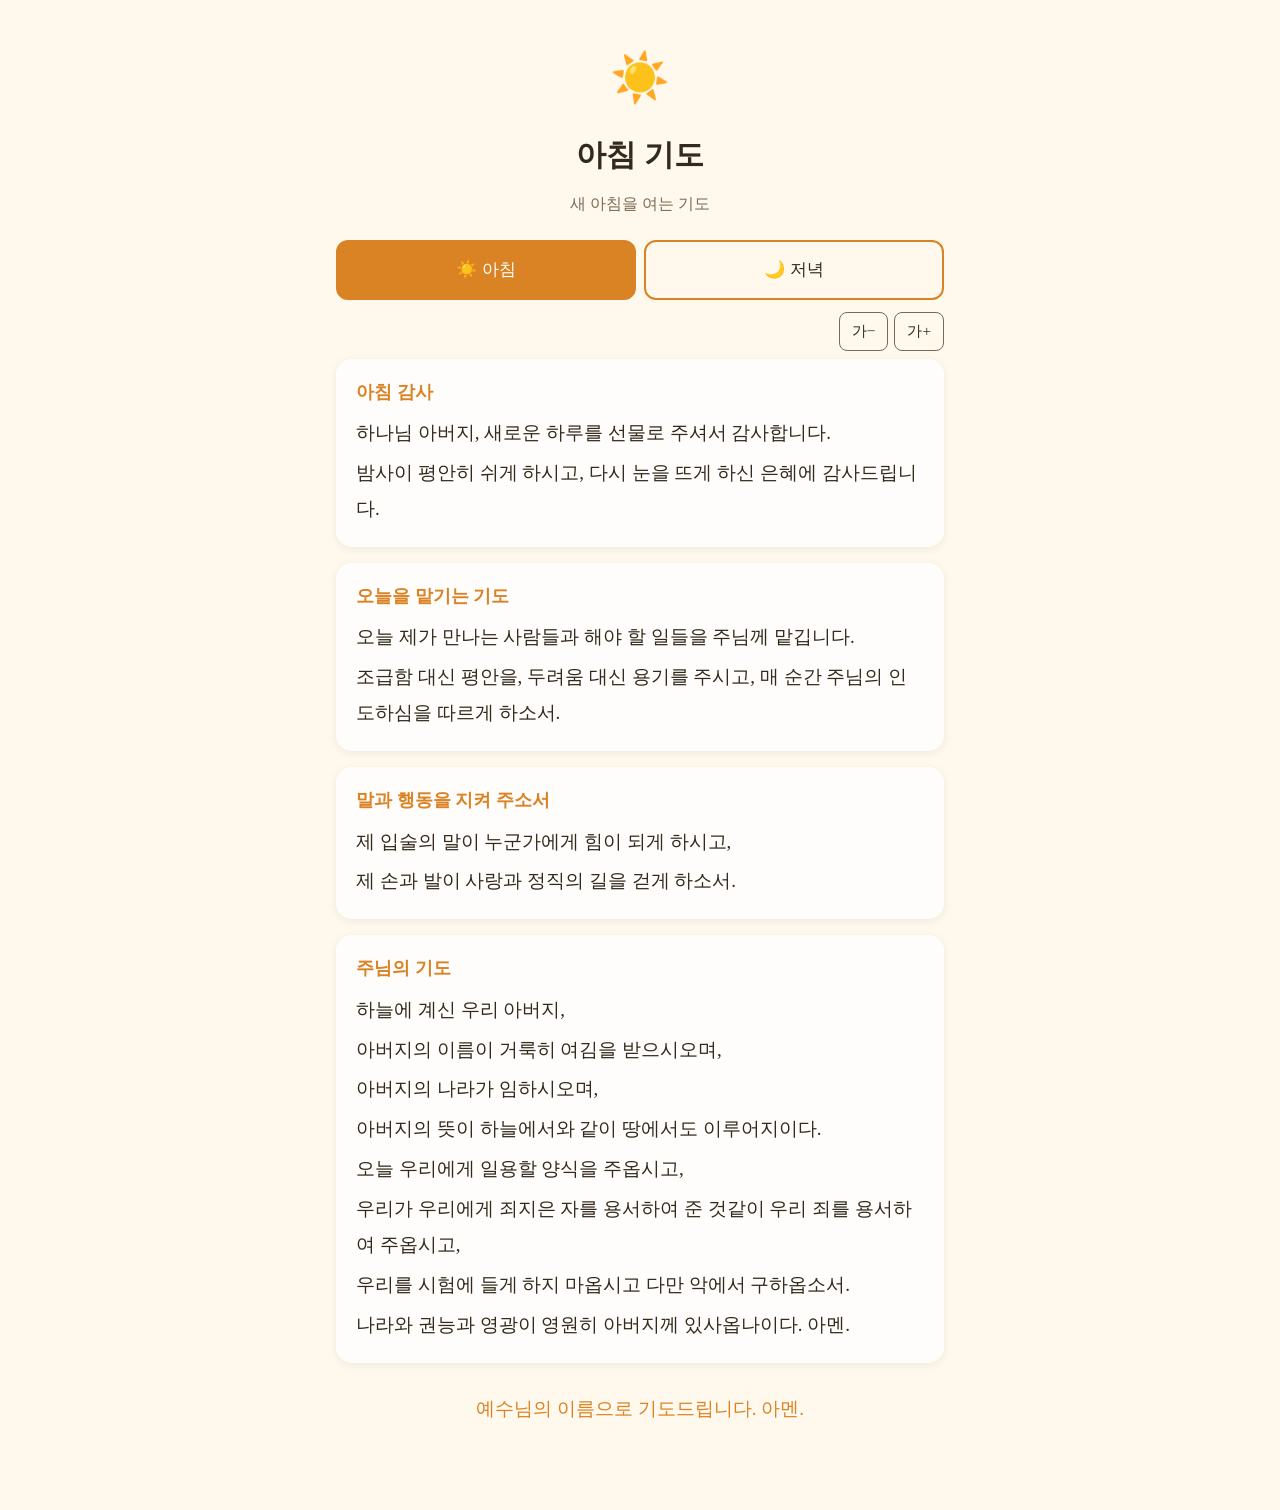
==== index.html @ 112deac4 "Add morning/evening prayer site Co-Authored-By: Claude Sonnet 5.5 <noreply@anthropic.com> Claude-Ses" ====
<!doctype html>
<html lang="ko">
<head>
  <meta charset="utf-8">
  <meta name="viewport" content="width=device-width, initial-scale=1">
  <meta name="theme-color" content="#2b3a55">
  <title>아침·저녁 기도문</title>
  <link rel="stylesheet" href="style.css">
</head>
<body class="morning">
  <main>
    <header>
      <div class="icon" id="icon" aria-hidden="true">☀️</div>
      <h1 id="title">아침 기도</h1>
      <p id="greeting" class="sub"></p>
    </header>

    <nav class="tabs" role="tablist" aria-label="기도 선택">
      <button role="tab" data-mode="morning" id="tab-morning">☀️ 아침</button>
      <button role="tab" data-mode="evening" id="tab-evening">🌙 저녁</button>
    </nav>

    <div class="tools">
      <button id="smaller" aria-label="글자 작게">가−</button>
      <button id="larger" aria-label="글자 크게">가+</button>
    </div>

    <article id="prayer" aria-live="polite"></article>
    <p id="closing" class="closing"></p>
  </main>
  <script src="prayers.js"></script>
  <script src="script.js"></script>
</body>
</html>
---- style.css ----
:root{--bg:#fff8ec;--fg:#33291c;--card:#ffffffcc;--accent:#d98324;--muted:#7a6a55;--fs:19px}
body.evening{--bg:#1c2438;--fg:#e8ecf5;--card:#27314bcc;--accent:#9fb4ff;--muted:#a3adc7}
*{box-sizing:border-box}
body{margin:0;background:var(--bg);color:var(--fg);transition:background .4s,color .4s;
  font-family:"Noto Serif KR","Nanum Myeongjo","Apple SD Gothic Neo","Malgun Gothic",serif;font-size:var(--fs);line-height:1.9}
main{max-width:640px;margin:0 auto;padding:32px 16px 64px}
header{text-align:center;margin-bottom:16px}
.icon{font-size:48px}
h1{margin:4px 0;font-size:1.6em}
.sub{margin:0;color:var(--muted);font-size:.85em}
.tabs{display:flex;gap:8px;margin:20px 0 12px}
.tabs button{flex:1;padding:12px;border:2px solid var(--accent);background:transparent;color:var(--fg);
  border-radius:12px;font:inherit;font-size:.9em;cursor:pointer}
.tabs button[aria-selected="true"]{background:var(--accent);color:#fff}
body.evening .tabs button[aria-selected="true"]{color:#1c2438}
.tools{display:flex;justify-content:flex-end;gap:6px;margin-bottom:8px}
.tools button{border:1px solid var(--muted);background:transparent;color:var(--fg);border-radius:8px;padding:4px 12px;font:inherit;font-size:.8em;cursor:pointer}
section{background:var(--card);border-radius:16px;padding:16px 20px;margin-bottom:16px;box-shadow:0 2px 10px #0001}
section h2{margin:0 0 6px;font-size:.95em;color:var(--accent)}
section p{margin:.2em 0}
.closing{text-align:center;color:var(--accent);margin-top:28px}
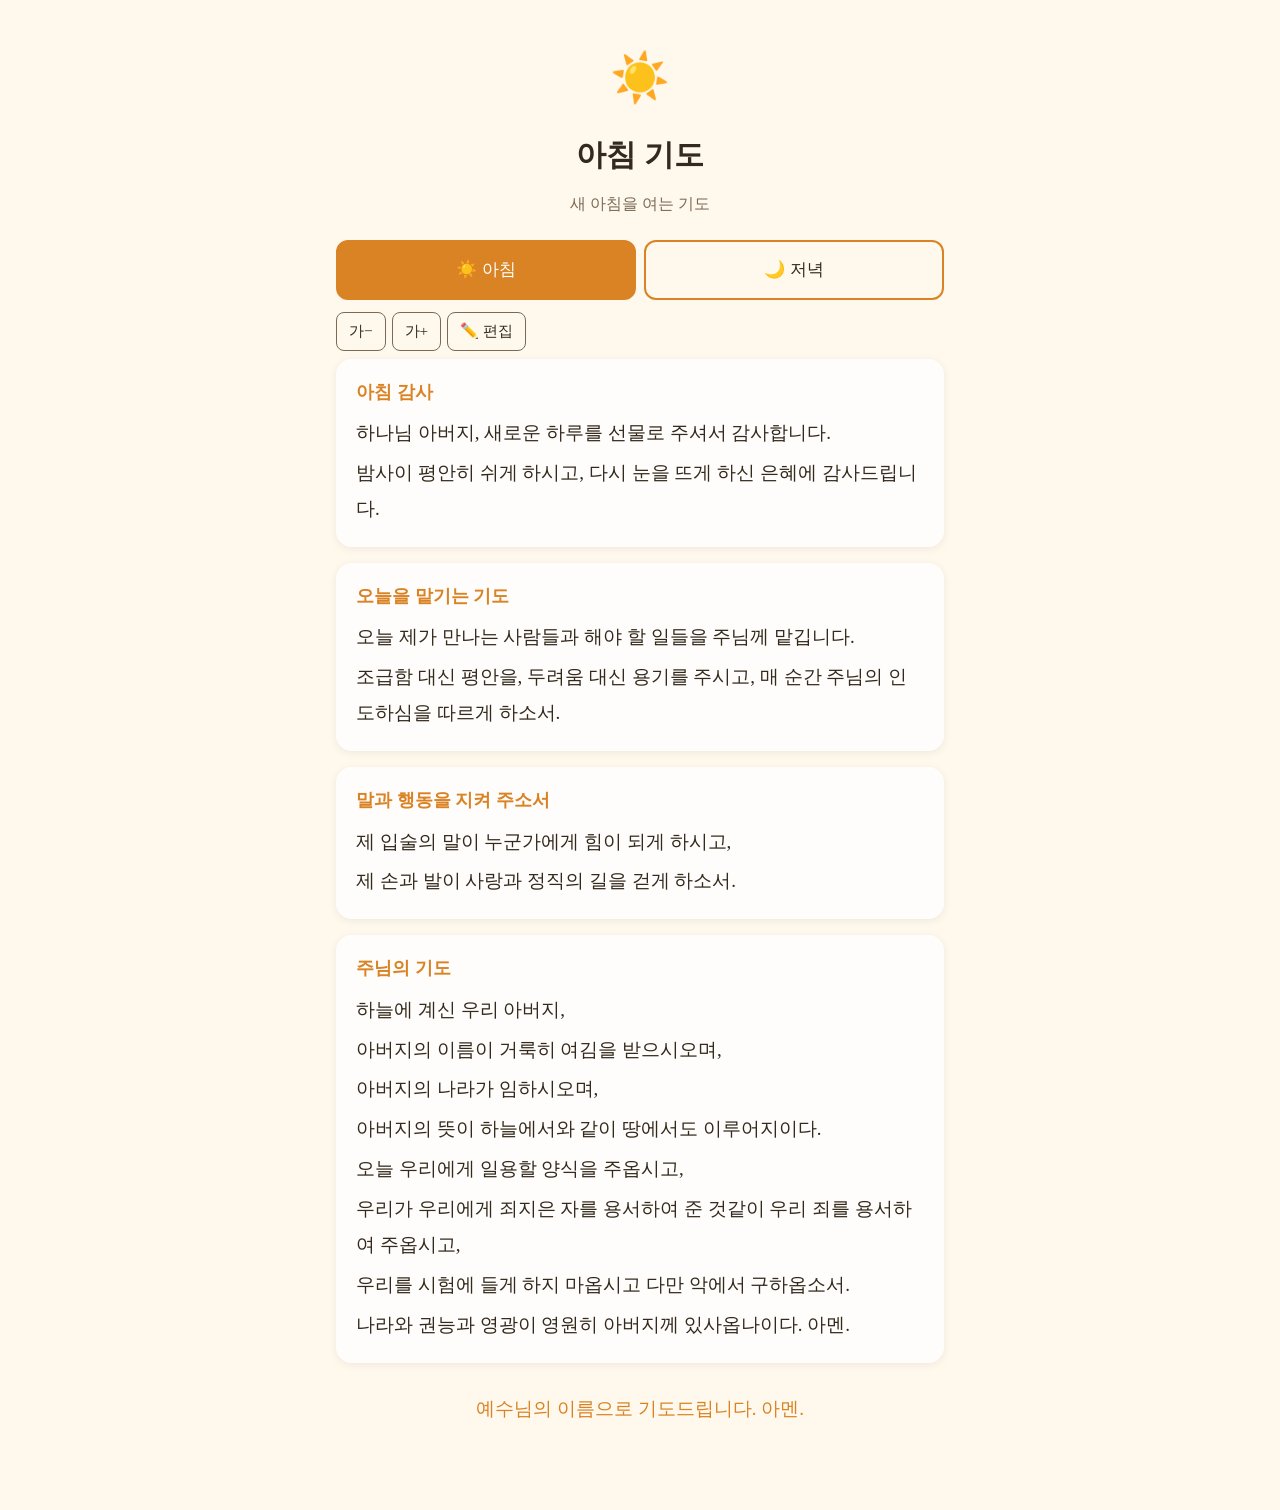
==== commit 0738b5ed: "Add in-page prayer editor saved in localStorage Co-Authored-By: Claude Sonnet 5.5 <noreply@anthropic" ====
--- a/index.html
+++ b/index.html
@@ -5,6 +5,11 @@
   <meta name="viewport" content="width=device-width, initial-scale=1">
   <meta name="theme-color" content="#2b3a55">
   <title>아침·저녁 기도문</title>
+  <link rel="manifest" href="manifest.webmanifest">
+  <link rel="apple-touch-icon" href="icons/icon-180.png">
+  <meta name="apple-mobile-web-app-capable" content="yes">
+  <meta name="mobile-web-app-capable" content="yes">
+  <meta name="apple-mobile-web-app-title" content="기도문">
   <link rel="stylesheet" href="style.css">
 </head>
 <body class="morning">
@@ -23,7 +28,22 @@
     <div class="tools">
       <button id="smaller" aria-label="글자 작게">가−</button>
       <button id="larger" aria-label="글자 크게">가+</button>
+      <button id="edit" aria-label="기도문 편집">✏️ 편집</button>
     </div>
+
+    <form id="editor" hidden>
+      <p class="hint">제목 한 줄, 그 아래 기도 내용을 적고, 빈 줄로 단락을 나눠요. (아래 입력칸을 고쳐 쓰면 됩니다)</p>
+      <label for="ed-body" id="ed-label">기도문</label>
+      <textarea id="ed-body" rows="16"></textarea>
+      <label for="ed-closing">마무리 문장</label>
+      <input id="ed-closing" type="text">
+      <div class="row">
+        <button type="submit" class="primary">저장</button>
+        <button type="button" id="ed-cancel">취소</button>
+        <button type="button" id="ed-reset">처음 기도문으로</button>
+      </div>
+      <p class="hint">이 기기의 브라우저에만 저장돼요.</p>
+    </form>
 
     <article id="prayer" aria-live="polite"></article>
     <p id="closing" class="closing"></p>
--- a/style.css
+++ b/style.css
@@ -19,3 +19,14 @@
 section h2{margin:0 0 6px;font-size:.95em;color:var(--accent)}
 section p{margin:.2em 0}
 .closing{text-align:center;color:var(--accent);margin-top:28px}
+
+#editor{background:var(--card);border-radius:16px;padding:16px 20px;margin-bottom:16px;font-size:.85em}
+#editor[hidden]{display:none}
+#editor label{display:block;margin:10px 0 4px;color:var(--accent)}
+#editor textarea,#editor input{width:100%;font:inherit;font-size:1em;line-height:1.7;padding:10px;border-radius:10px;border:1px solid var(--muted);background:transparent;color:var(--fg)}
+#editor .row{display:flex;flex-wrap:wrap;gap:8px;margin-top:12px}
+#editor .row button{font:inherit;padding:8px 14px;border-radius:10px;border:1px solid var(--muted);background:transparent;color:var(--fg);cursor:pointer}
+#editor .row .primary{background:var(--accent);border-color:var(--accent);color:#fff}
+body.evening #editor .row .primary{color:#1c2438}
+.hint{color:var(--muted);margin:4px 0;font-size:.85em}
+.tools #edit{margin-right:auto}
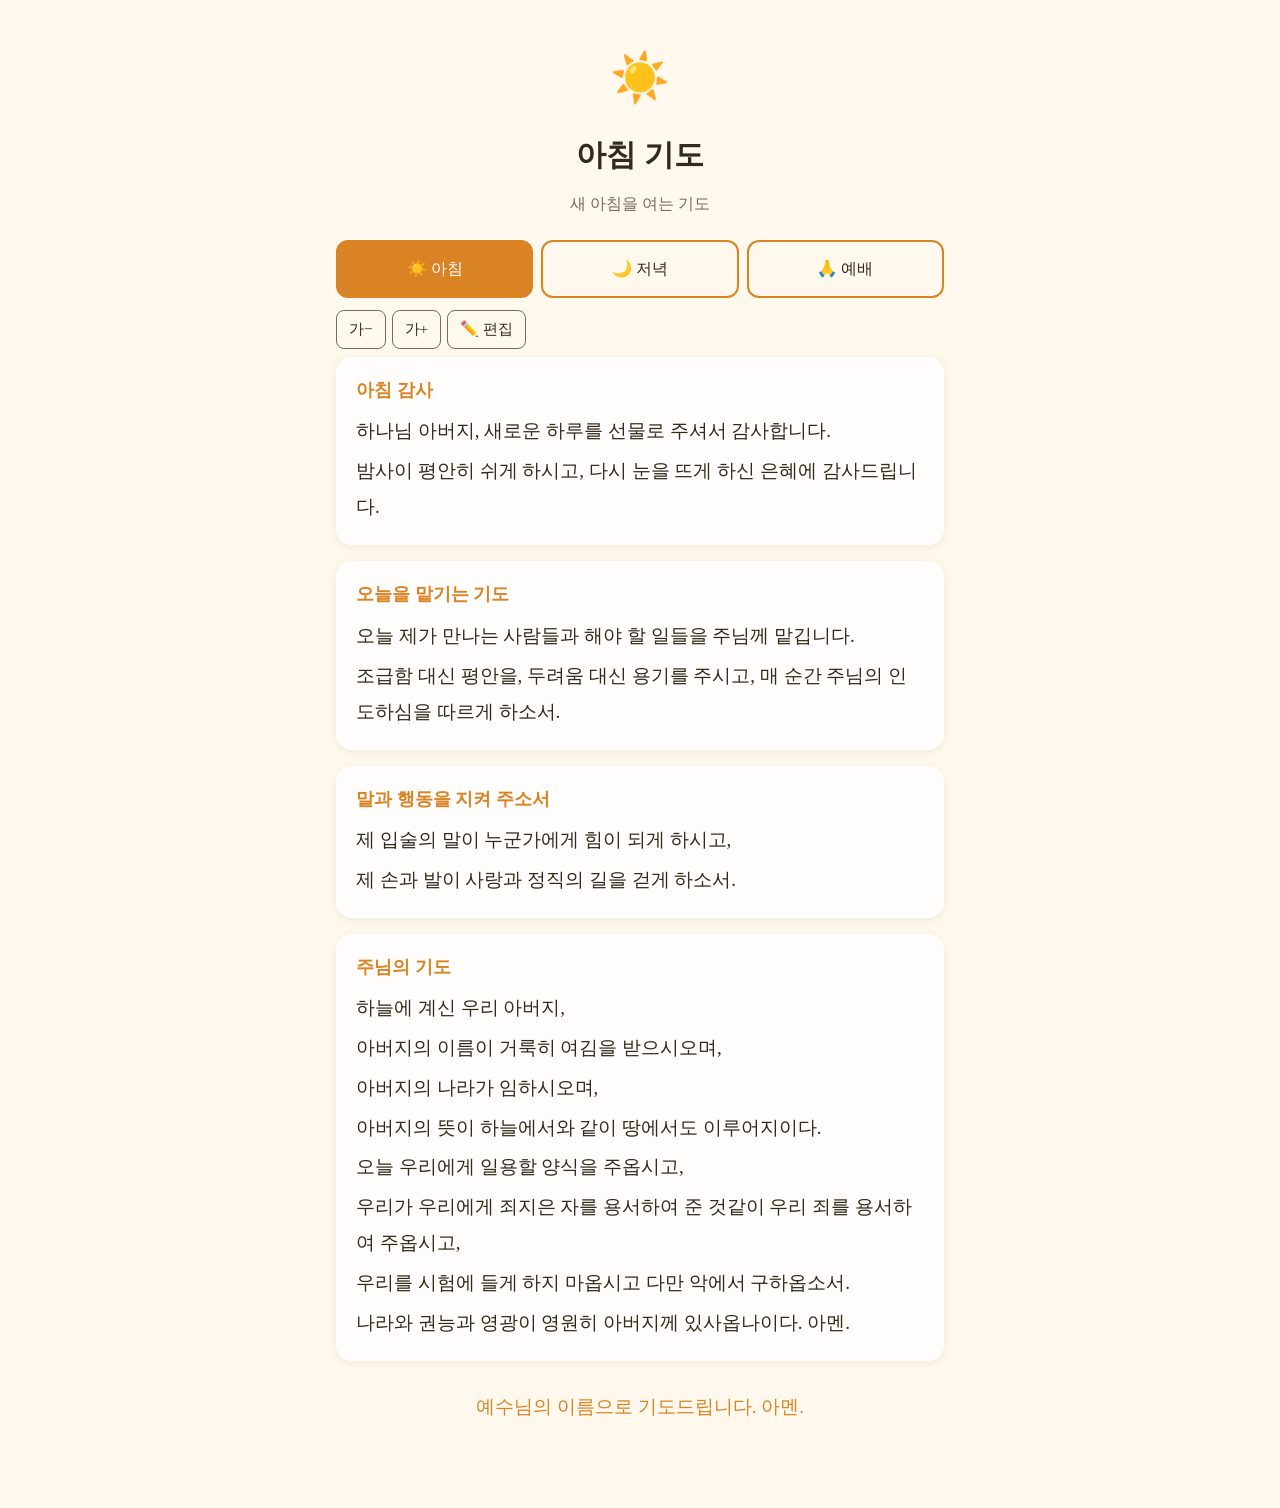
==== commit 77ce28b7: "Add AI sermon-notes meditation prayer (bring-your-own API key) Co-Authored-By: Claude Sonnet 5.5 <no" ====
--- a/index.html
+++ b/index.html
@@ -23,6 +23,7 @@
     <nav class="tabs" role="tablist" aria-label="기도 선택">
       <button role="tab" data-mode="morning" id="tab-morning">☀️ 아침</button>
       <button role="tab" data-mode="evening" id="tab-evening">🌙 저녁</button>
+      <button role="tab" data-mode="sunday" id="tab-sunday">🙏 예배</button>
     </nav>
 
     <div class="tools">
@@ -45,6 +46,26 @@
       <p class="hint">이 기기의 브라우저에만 저장돼요.</p>
     </form>
 
+    <form id="sermon" hidden>
+      <p class="hint">이번 주 설교 말씀 필기를 적으면, 그 내용에 맞는 묵상 기도문을 AI가 만들어 줘요.</p>
+      <label for="sm-title">설교 제목·본문 (선택)</label>
+      <input id="sm-title" type="text" placeholder="예) 믿음의 길 · 히브리서 11:1-6">
+      <label for="sm-notes">설교 필기</label>
+      <textarea id="sm-notes" rows="10" placeholder="들은 말씀, 마음에 남은 구절, 적용할 점을 자유롭게 적어요."></textarea>
+      <div class="row">
+        <button type="submit" class="primary" id="sm-go">묵상 기도문 만들기</button>
+        <button type="button" id="sm-clear">지우기</button>
+      </div>
+      <p id="sm-status" class="hint" role="status"></p>
+      <details id="sm-settings">
+        <summary>AI 연결 설정 (처음 한 번)</summary>
+        <p class="hint">Anthropic API 키가 필요해요. 키는 이 기기의 브라우저에만 저장되고, 설교 필기는 기도문을 만들 때 Anthropic으로 전송돼요.</p>
+        <label for="sm-key">API 키</label>
+        <input id="sm-key" type="password" autocomplete="off" placeholder="sk-ant-...">
+        <div class="row"><button type="button" id="sm-keysave">키 저장</button><button type="button" id="sm-keydel">키 삭제</button></div>
+      </details>
+    </form>
+
     <article id="prayer" aria-live="polite"></article>
     <p id="closing" class="closing"></p>
   </main>
--- a/style.css
+++ b/style.css
@@ -30,3 +30,14 @@
 body.evening #editor .row .primary{color:#1c2438}
 .hint{color:var(--muted);margin:4px 0;font-size:.85em}
 .tools #edit{margin-right:auto}
+
+#sermon{background:var(--card);border-radius:16px;padding:16px 20px;margin-bottom:16px;font-size:.85em}
+#sermon[hidden]{display:none}
+#sermon label{display:block;margin:10px 0 4px;color:var(--accent)}
+#sermon textarea,#sermon input{width:100%;font:inherit;font-size:1em;line-height:1.7;padding:10px;border-radius:10px;border:1px solid var(--muted);background:transparent;color:var(--fg)}
+#sermon .row{display:flex;flex-wrap:wrap;gap:8px;margin-top:12px}
+#sermon .row button{font:inherit;padding:8px 14px;border-radius:10px;border:1px solid var(--muted);background:transparent;color:var(--fg);cursor:pointer}
+#sermon .row .primary{background:var(--accent);border-color:var(--accent);color:#fff}
+#sermon .row button:disabled{opacity:.5}
+#sermon summary{cursor:pointer;color:var(--muted);margin-top:12px}
+.tabs button{font-size:.85em}
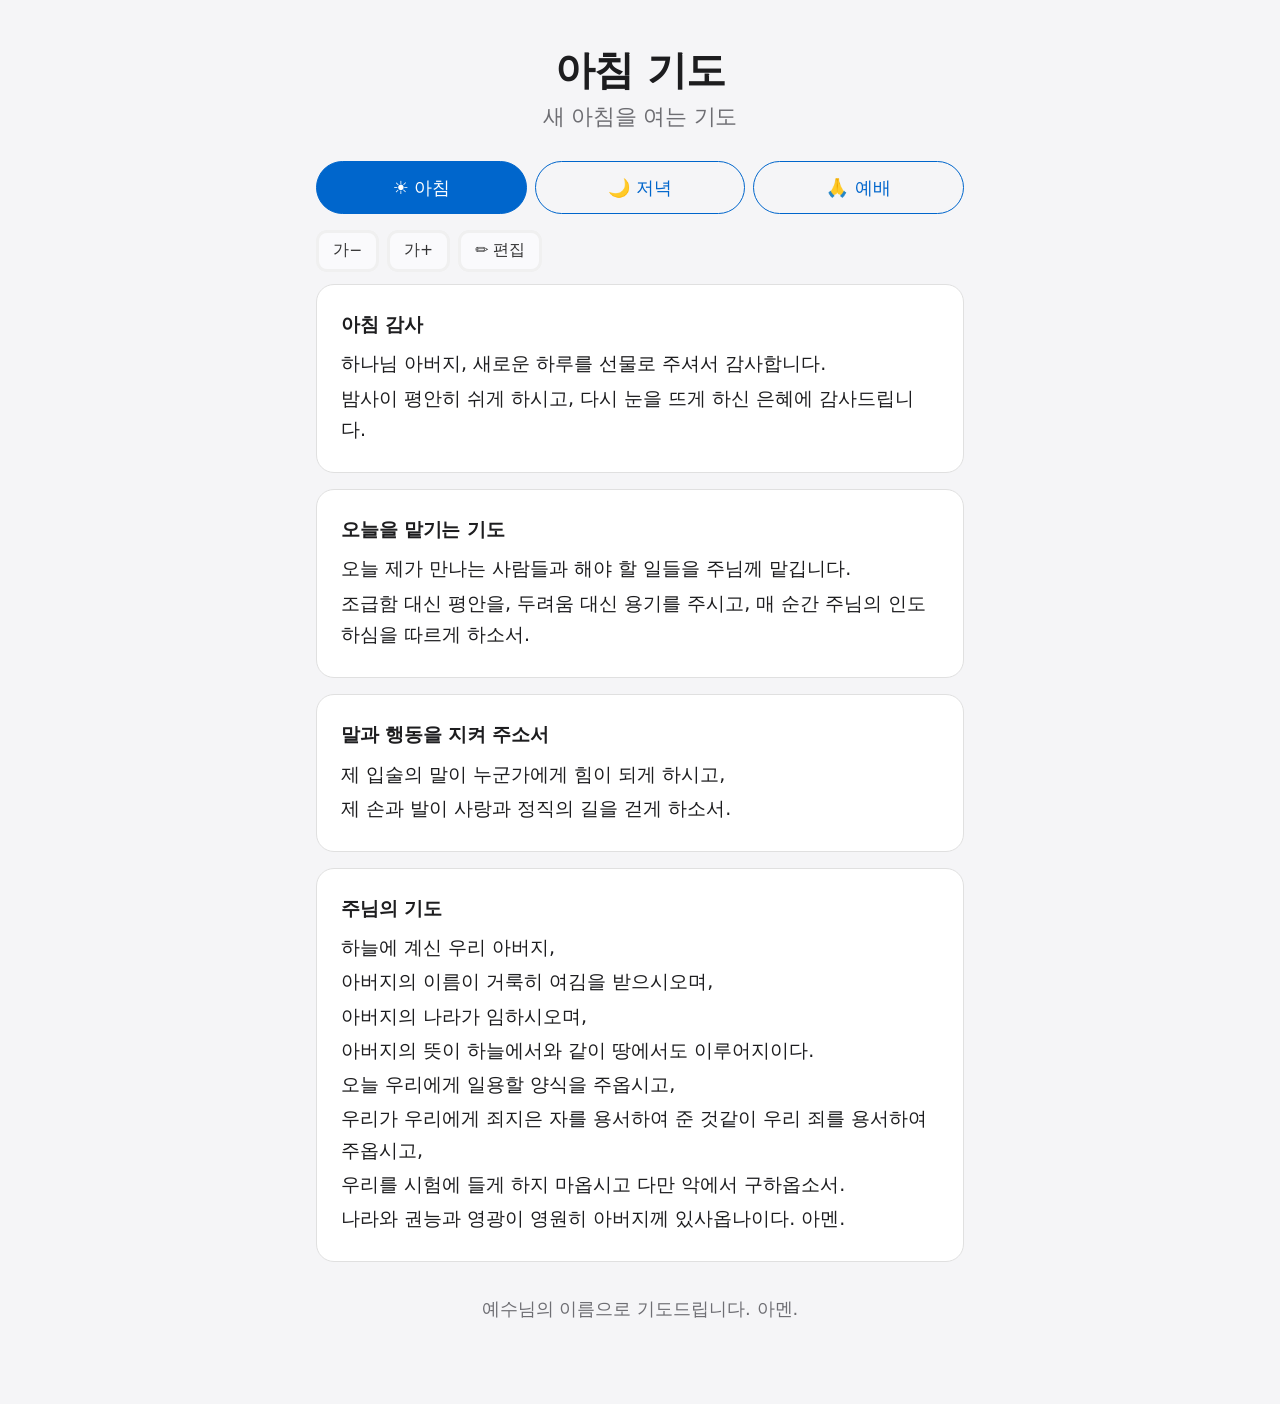
==== commit 0e44ba83: "Restyle site following Apple-style design spec Co-Authored-By: Claude Sonnet 5.5 <noreply@anthropic." ====
--- a/index.html
+++ b/index.html
@@ -3,7 +3,7 @@
 <head>
   <meta charset="utf-8">
   <meta name="viewport" content="width=device-width, initial-scale=1">
-  <meta name="theme-color" content="#2b3a55">
+  <meta name="theme-color" content="#f5f5f7">
   <title>아침·저녁 기도문</title>
   <link rel="manifest" href="manifest.webmanifest">
   <link rel="apple-touch-icon" href="icons/icon-180.png">
@@ -59,9 +59,9 @@
       <p id="sm-status" class="hint" role="status"></p>
       <details id="sm-settings">
         <summary>AI 연결 설정 (처음 한 번)</summary>
-        <p class="hint">Anthropic API 키가 필요해요. 키는 이 기기의 브라우저에만 저장되고, 설교 필기는 기도문을 만들 때 Anthropic으로 전송돼요.</p>
-        <label for="sm-key">API 키</label>
-        <input id="sm-key" type="password" autocomplete="off" placeholder="sk-ant-...">
+        <p class="hint">무료 Google Gemini API 키가 필요해요. aistudio.google.com 에서 구글 계정으로 로그인 → "Get API key" → 키 만들기. 키는 이 기기의 브라우저에만 저장되고, 설교 필기는 기도문을 만들 때 Google로 전송돼요. (무료 사용분은 서비스 개선에 쓰일 수 있으니 이름·연락처 같은 개인 정보는 적지 마세요.)</p>
+        <label for="sm-key">Gemini API 키</label>
+        <input id="sm-key" type="password" autocomplete="off" placeholder="AIza...">
         <div class="row"><button type="button" id="sm-keysave">키 저장</button><button type="button" id="sm-keydel">키 삭제</button></div>
       </details>
     </form>
--- a/style.css
+++ b/style.css
@@ -1,43 +1,60 @@
-:root{--bg:#fff8ec;--fg:#33291c;--card:#ffffffcc;--accent:#d98324;--muted:#7a6a55;--fs:19px}
-body.evening{--bg:#1c2438;--fg:#e8ecf5;--card:#27314bcc;--accent:#9fb4ff;--muted:#a3adc7}
+/* Apple-style design: photo-first calm UI, one Action Blue, light/dark tiles, pill actions */
+:root{
+  --canvas:#f5f5f7; --tile:#ffffff; --ink:#1d1d1f; --muted:#6e6e73; --hairline:#e0e0e0;
+  --primary:#0066cc; --focus:#0071e3; --on-primary:#ffffff; --link:#0066cc;
+  --pearl:#fafafc; --pearl-ink:#333333; --pearl-ring:#f0f0f0; --field:#ffffff;
+  --fs:17px;
+  --font:"SF Pro Text","SF Pro Display",system-ui,-apple-system,BlinkMacSystemFont,"Apple SD Gothic Neo","Noto Sans KR","Malgun Gothic",sans-serif;
+}
+body.evening{
+  --canvas:#000000; --tile:#272729; --ink:#ffffff; --muted:#cccccc; --hairline:#3a3a3c;
+  --link:#2997ff; --pearl:#2a2a2c; --pearl-ink:#ffffff; --pearl-ring:#3a3a3c; --field:#1d1d1f;
+}
 *{box-sizing:border-box}
-body{margin:0;background:var(--bg);color:var(--fg);transition:background .4s,color .4s;
-  font-family:"Noto Serif KR","Nanum Myeongjo","Apple SD Gothic Neo","Malgun Gothic",serif;font-size:var(--fs);line-height:1.9}
-main{max-width:640px;margin:0 auto;padding:32px 16px 64px}
-header{text-align:center;margin-bottom:16px}
-.icon{font-size:48px}
-h1{margin:4px 0;font-size:1.6em}
-.sub{margin:0;color:var(--muted);font-size:.85em}
-.tabs{display:flex;gap:8px;margin:20px 0 12px}
-.tabs button{flex:1;padding:12px;border:2px solid var(--accent);background:transparent;color:var(--fg);
-  border-radius:12px;font:inherit;font-size:.9em;cursor:pointer}
-.tabs button[aria-selected="true"]{background:var(--accent);color:#fff}
-body.evening .tabs button[aria-selected="true"]{color:#1c2438}
-.tools{display:flex;justify-content:flex-end;gap:6px;margin-bottom:8px}
-.tools button{border:1px solid var(--muted);background:transparent;color:var(--fg);border-radius:8px;padding:4px 12px;font:inherit;font-size:.8em;cursor:pointer}
-section{background:var(--card);border-radius:16px;padding:16px 20px;margin-bottom:16px;box-shadow:0 2px 10px #0001}
-section h2{margin:0 0 6px;font-size:.95em;color:var(--accent)}
-section p{margin:.2em 0}
-.closing{text-align:center;color:var(--accent);margin-top:28px}
+body{margin:0;min-height:100vh;background:var(--canvas);color:var(--ink);font-family:var(--font);
+  font-size:var(--fs);line-height:1.65;-webkit-font-smoothing:antialiased;transition:background .3s,color .3s}
+main{max-width:680px;margin:0 auto;padding-block:48px 80px;
+  padding-left:max(16px,env(safe-area-inset-left,0px));padding-right:max(16px,env(safe-area-inset-right,0px))}
 
-#editor{background:var(--card);border-radius:16px;padding:16px 20px;margin-bottom:16px;font-size:.85em}
-#editor[hidden]{display:none}
-#editor label{display:block;margin:10px 0 4px;color:var(--accent)}
-#editor textarea,#editor input{width:100%;font:inherit;font-size:1em;line-height:1.7;padding:10px;border-radius:10px;border:1px solid var(--muted);background:transparent;color:var(--fg)}
-#editor .row{display:flex;flex-wrap:wrap;gap:8px;margin-top:12px}
-#editor .row button{font:inherit;padding:8px 14px;border-radius:10px;border:1px solid var(--muted);background:transparent;color:var(--fg);cursor:pointer}
-#editor .row .primary{background:var(--accent);border-color:var(--accent);color:#fff}
-body.evening #editor .row .primary{color:#1c2438}
-.hint{color:var(--muted);margin:4px 0;font-size:.85em}
+header{text-align:center;margin-bottom:28px}
+.icon{display:none}
+h1{margin:0;font-size:clamp(30px,8.5vw,40px);font-weight:600;line-height:1.1;letter-spacing:-.02em}
+.sub{margin:10px 0 0;color:var(--muted);font-size:1.15em;line-height:1.4;letter-spacing:-.01em}
+
+/* tabs: pill CTAs */
+.tabs{display:flex;gap:8px;margin:0 0 16px}
+.tabs button{flex:1;padding:11px 8px;border:1px solid var(--link);background:transparent;color:var(--link);
+  border-radius:9999px;font:inherit;font-size:.95em;cursor:pointer;transition:transform .1s}
+.tabs button[aria-selected="true"]{background:var(--primary);border-color:var(--primary);color:var(--on-primary)}
+
+/* tools: pearl capsules */
+.tools{display:flex;justify-content:flex-end;gap:8px;margin-bottom:12px}
+.tools button{border:3px solid var(--pearl-ring);background:var(--pearl);color:var(--pearl-ink);
+  border-radius:11px;padding:5px 14px;font:inherit;font-size:.82em;cursor:pointer;transition:transform .1s}
 .tools #edit{margin-right:auto}
 
-#sermon{background:var(--card);border-radius:16px;padding:16px 20px;margin-bottom:16px;font-size:.85em}
-#sermon[hidden]{display:none}
-#sermon label{display:block;margin:10px 0 4px;color:var(--accent)}
-#sermon textarea,#sermon input{width:100%;font:inherit;font-size:1em;line-height:1.7;padding:10px;border-radius:10px;border:1px solid var(--muted);background:transparent;color:var(--fg)}
-#sermon .row{display:flex;flex-wrap:wrap;gap:8px;margin-top:12px}
-#sermon .row button{font:inherit;padding:8px 14px;border-radius:10px;border:1px solid var(--muted);background:transparent;color:var(--fg);cursor:pointer}
-#sermon .row .primary{background:var(--accent);border-color:var(--accent);color:#fff}
+/* prayer cards */
+section{background:var(--tile);border:1px solid var(--hairline);border-radius:18px;padding:24px;margin-bottom:16px}
+body.evening section{border-color:transparent}
+section h2{margin:0 0 8px;font-size:1em;font-weight:600;letter-spacing:-.01em}
+section p{margin:.15em 0}
+.closing{text-align:center;color:var(--muted);margin:32px 0 0;font-size:.95em}
+
+/* forms */
+#editor,#sermon{background:var(--tile);border:1px solid var(--hairline);border-radius:18px;padding:24px;margin-bottom:16px;font-size:.88em}
+body.evening #editor,body.evening #sermon{border-color:transparent}
+#editor[hidden],#sermon[hidden]{display:none}
+#editor label,#sermon label{display:block;margin:14px 0 6px;font-weight:600}
+#editor textarea,#editor input,#sermon textarea,#sermon input{width:100%;font:inherit;font-size:1em;line-height:1.7;
+  padding:12px 14px;border-radius:11px;border:1px solid var(--hairline);background:var(--field);color:var(--ink)}
+#editor .row,#sermon .row{display:flex;flex-wrap:wrap;gap:8px;margin-top:16px}
+#editor .row button,#sermon .row button{font:inherit;padding:10px 20px;border-radius:9999px;border:1px solid var(--link);
+  background:transparent;color:var(--link);cursor:pointer;transition:transform .1s}
+#editor .row .primary,#sermon .row .primary{background:var(--primary);border-color:var(--primary);color:var(--on-primary)}
 #sermon .row button:disabled{opacity:.5}
-#sermon summary{cursor:pointer;color:var(--muted);margin-top:12px}
-.tabs button{font-size:.85em}
+#sermon summary{cursor:pointer;color:var(--link);margin-top:16px}
+.hint{color:var(--muted);margin:6px 0;font-size:.92em;line-height:1.5}
+
+button:active{transform:scale(.95)}
+button:focus-visible,input:focus-visible,textarea:focus-visible,summary:focus-visible{outline:2px solid var(--focus);outline-offset:2px}
+@media (prefers-reduced-motion:reduce){*{transition:none!important}}
